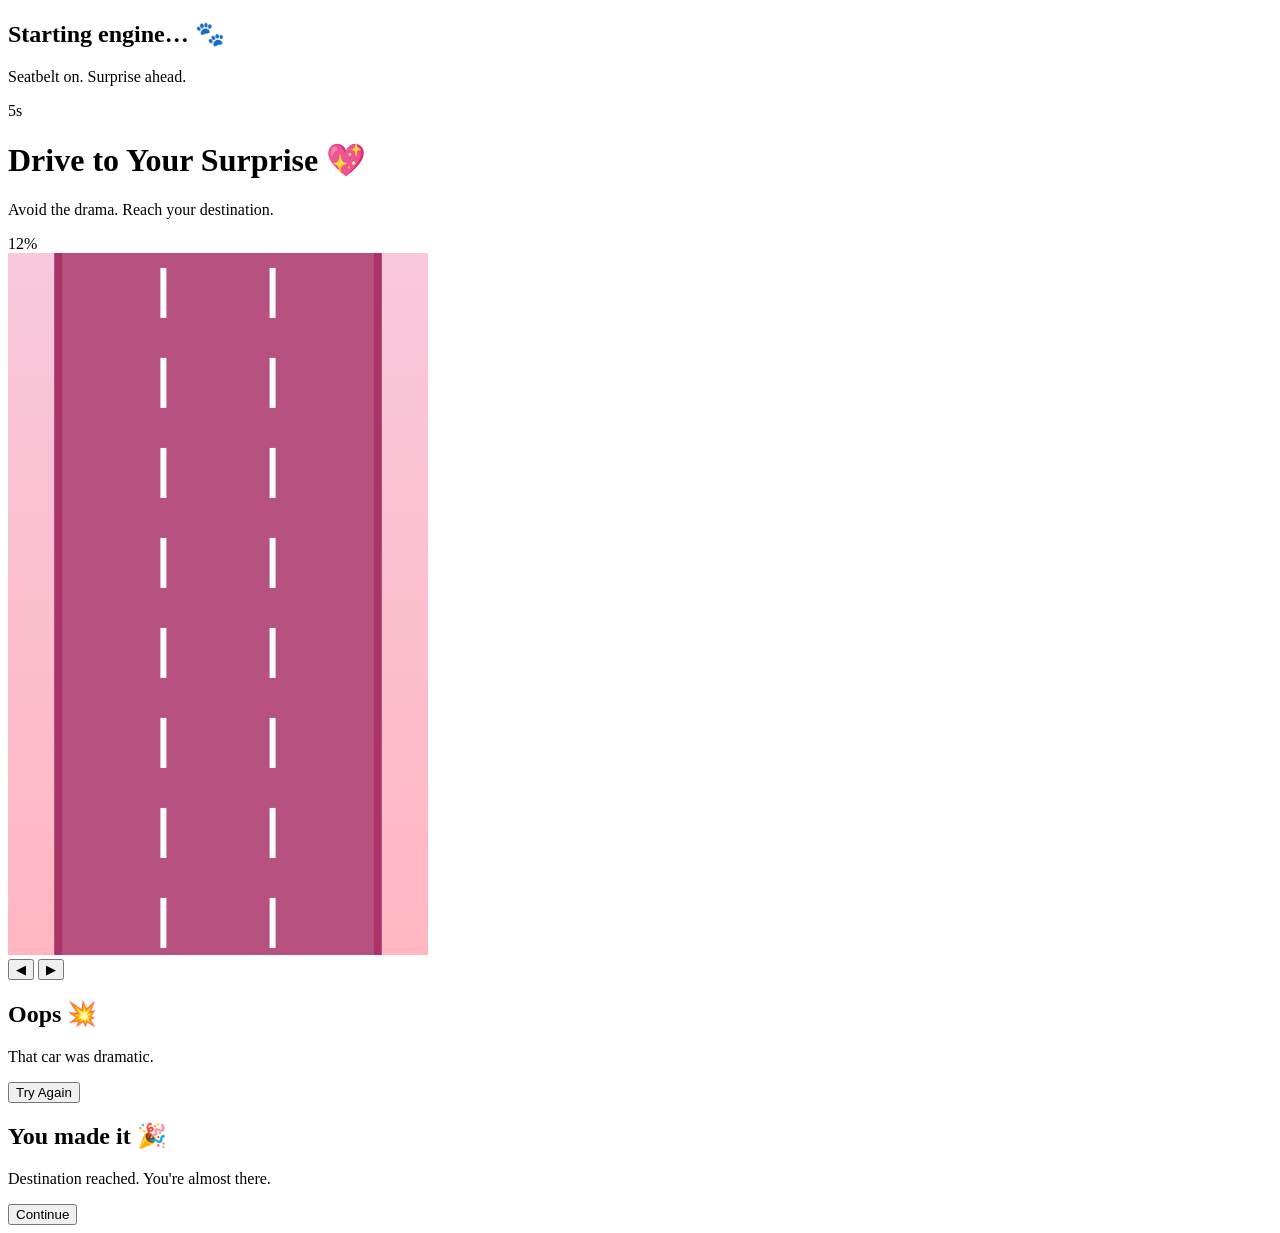
==== cargame.html @ ed12c080 "Update cargame.html" ====
<!DOCTYPE html>
<html lang="en">
<head>
  <meta charset="UTF-8" />
 <meta name="viewport" content="width=device-width, initial-scale=1.0, viewport-fit=cover, user-scalable=no" />
  <title>Drive to Your Surprise 💖</title>

  <link rel="stylesheet" href="css/car.css" />
</head>

<body>

  <div class="app" id="app" tabindex="0">
    <!-- Loading Overlay -->
<div class="overlay hidden" id="loading">
  <div class="modal">
    <h2>Starting engine… 🐾</h2>
    <p class="small">Seatbelt on. Surprise ahead.</p>

    <div class="loadBar">
      <div class="loadFill" id="loadFill"></div>
    </div>
    <div class="loadPct" id="loadPct">5s</div>
  </div>
</div>

    <header class="hud">
      <h1>Drive to Your Surprise 💖</h1>
      <p class="caption">Avoid the drama. Reach your destination.</p>

      <div class="progress">
        <div class="progress-fill" id="progressFill"></div>
      </div>
      <div class="percent" id="percent">0%</div>
    </header>

    <main class="stage">
      <canvas id="game"></canvas>
    </main>

    <footer class="controls">
      <button class="control-btn" id="leftBtn">◀</button>
      <button class="control-btn" id="rightBtn">▶</button>
    </footer>

    <!-- Game Over Modal -->
    <div class="overlay hidden" id="gameOver">
      <div class="modal">
        <h2>Oops 💥</h2>
        <p>That car was dramatic.</p>
        <button id="restart">Try Again</button>
      </div>
    </div>

    <!-- Win Modal -->
    <div class="overlay hidden" id="win">
      <div class="modal">
        <h2>You made it 🎉</h2>
        <p>Destination reached. You're almost there.</p>
        <button id="continueBtn">Continue</button>
      </div>
    </div>

  </div>

  <script src="js/car.js" defer></script>

</body>
</html>
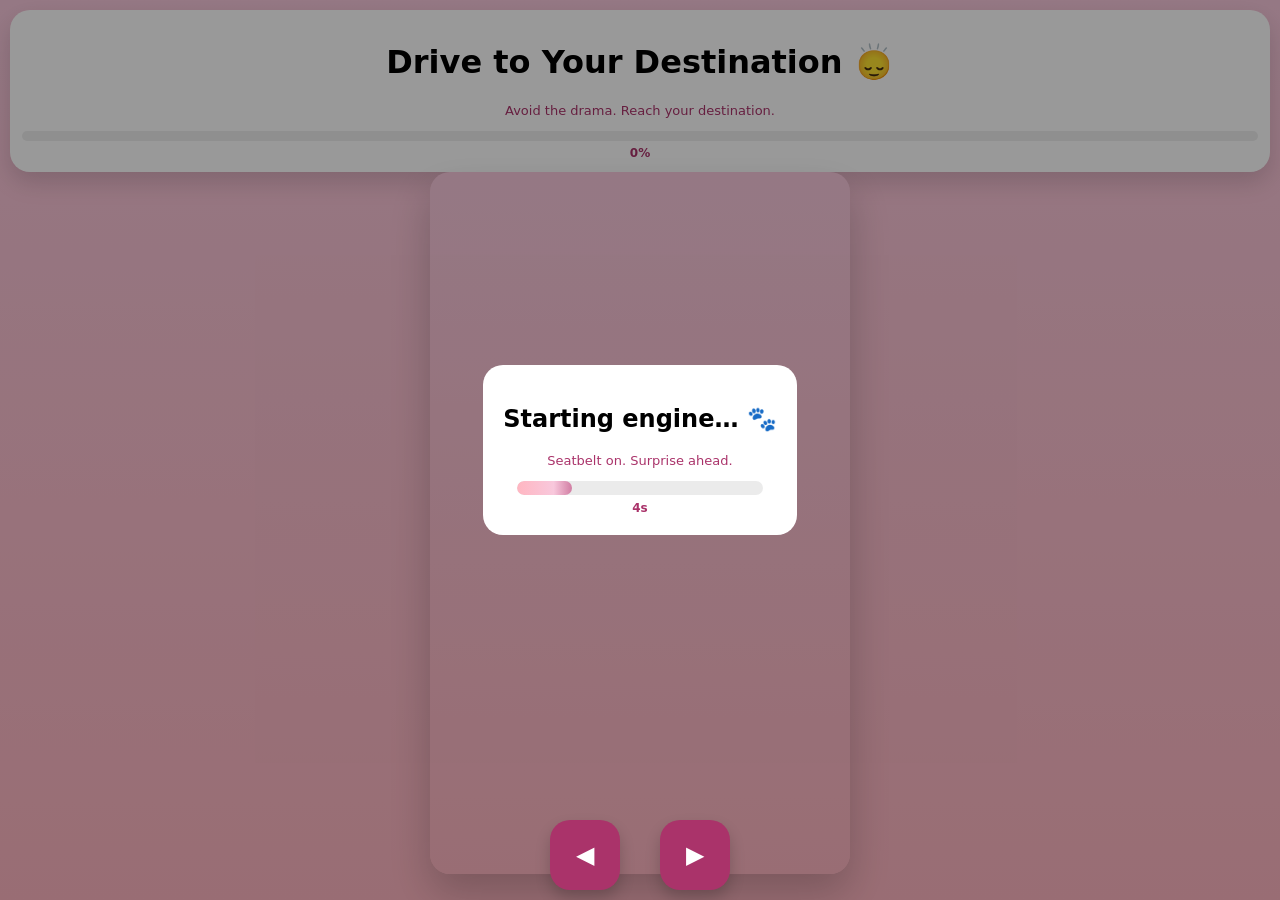
==== commit d5526360: "Update cargame.html" ====
--- a/cargame.html
+++ b/cargame.html
@@ -3,7 +3,7 @@
 <head>
   <meta charset="UTF-8" />
  <meta name="viewport" content="width=device-width, initial-scale=1.0, viewport-fit=cover, user-scalable=no" />
-  <title>Drive to Your Surprise 💖</title>
+  <title>Drive to Your Destination 💖</title>
 
   <link rel="stylesheet" href="css/car.css" />
 </head>
@@ -25,7 +25,7 @@
 </div>
 
     <header class="hud">
-      <h1>Drive to Your Surprise 💖</h1>
+      <h1>Drive to Your Destination 🙂‍↕️</h1>
       <p class="caption">Avoid the drama. Reach your destination.</p>
 
       <div class="progress">
--- a/css/car.css
+++ b/css/car.css
@@ -0,0 +1,186 @@
+:root{
+  --controlsH: 110px;
+  --pink1:#FFB6C1;
+  --pink2:#F8C8DC;
+  --pink3:#AA336A;
+}
+
+* { box-sizing: border-box; }
+
+html, body {
+  margin: 0;
+  height: 100%;
+  overflow: hidden;
+  font-family: system-ui;
+  background: linear-gradient(180deg, var(--pink2), var(--pink1));
+  -webkit-text-size-adjust: 100%;
+}
+
+.app {
+  height: 100dvh;
+  min-height: 100svh;
+  display: flex;
+  flex-direction: column;
+  padding: 10px;
+  /* reserve only button space, not a giant frosted footer slab */
+  padding-bottom: calc(84px + env(safe-area-inset-bottom));
+}
+
+.hud {
+  text-align: center;
+  background: white;
+  border-radius: 20px;
+  padding: 12px;
+  box-shadow: 0 10px 25px rgba(0,0,0,0.15);
+}
+
+.caption {
+  font-size: 13px;
+  color: var(--pink3);
+  margin-top: 4px;
+}
+
+.progress {
+  height: 10px;
+  background: #eee;
+  border-radius: 999px;
+  margin-top: 10px;
+  overflow: hidden;
+}
+
+.progress-fill {
+  height: 100%;
+  width: 0%;
+  background: linear-gradient(90deg, var(--pink3), var(--pink1));
+  transition: width 0.1s linear;
+}
+
+.percent {
+  font-size: 12px;
+  margin-top: 5px;
+  color: var(--pink3);
+  font-weight: bold;
+}
+
+.stage {
+  flex: 1;
+  min-height: 0;
+  display: flex;
+  justify-content: center;
+  align-items: stretch;
+}
+
+canvas {
+  pointer-events: none;
+  width: 100%;
+  max-width: 420px;
+  height: 100%;
+  border-radius: 20px;
+  background: linear-gradient(#F8C8DC, #FFB6C1);
+  box-shadow: 0 20px 40px rgba(0,0,0,0.2);
+  touch-action: none;
+  display: block;
+}
+
+.controls {
+  pointer-events: auto;
+  position: fixed;
+  left: 50%;
+  bottom: calc(10px + env(safe-area-inset-bottom));
+  transform: translateX(-50%);
+  z-index: 999;
+
+  display: flex;
+  justify-content: center;
+  align-items: center;
+  gap: 40px;
+
+  /* no giant white bar */
+  padding: 0;
+  height: auto;
+  background: transparent;
+  backdrop-filter: none;
+  -webkit-backdrop-filter: none;
+  border-top: 0;
+}
+
+.control-btn {
+  width: 70px;
+  height: 70px;
+  border-radius: 20px;
+  border: none;
+  background: var(--pink3);
+  color: white;
+  font-size: 24px;
+  box-shadow: 0 8px 15px rgba(0,0,0,0.2);
+  cursor: pointer;
+
+  user-select: none;
+  -webkit-user-select: none;
+  -webkit-touch-callout: none;
+  -webkit-tap-highlight-color: transparent;
+}
+
+.control-btn:active {
+  transform: translateY(3px);
+}
+
+.overlay {
+  position: fixed;
+  inset: 0;
+  background: rgba(0,0,0,0.4);
+  display: flex;
+  justify-content: center;
+  align-items: center;
+}
+
+.hidden { display: none; }
+
+.modal {
+  background: white;
+  padding: 20px;
+  border-radius: 20px;
+  text-align: center;
+}
+
+.controls, .controls * {
+  user-select: none;
+  -webkit-user-select: none;
+  -webkit-touch-callout: none;
+}
+
+.small {
+  font-size: 13px;
+  color: var(--pink3);
+  margin-top: 6px;
+}
+
+.loadBar{
+  width: min(320px, 90%);
+  height: 14px;
+  background: rgba(0,0,0,.08);
+  border-radius: 999px;
+  overflow: hidden;
+  margin: 12px auto 6px;
+}
+
+.loadFill{
+  height: 100%;
+  width: 0%;
+  border-radius: 999px;
+  background: linear-gradient(90deg, var(--pink1), var(--pink2), var(--pink3), var(--pink1));
+  background-size: 200% 100%;
+  animation: pinkFlow 2.8s linear infinite;
+  transition: width 0.25s linear;
+}
+
+.loadPct{
+  font-size: 12px;
+  font-weight: 800;
+  color: var(--pink3);
+}
+
+@keyframes pinkFlow{
+  0% { background-position: 0% 0%; }
+  100% { background-position: 200% 0%; }
+}
